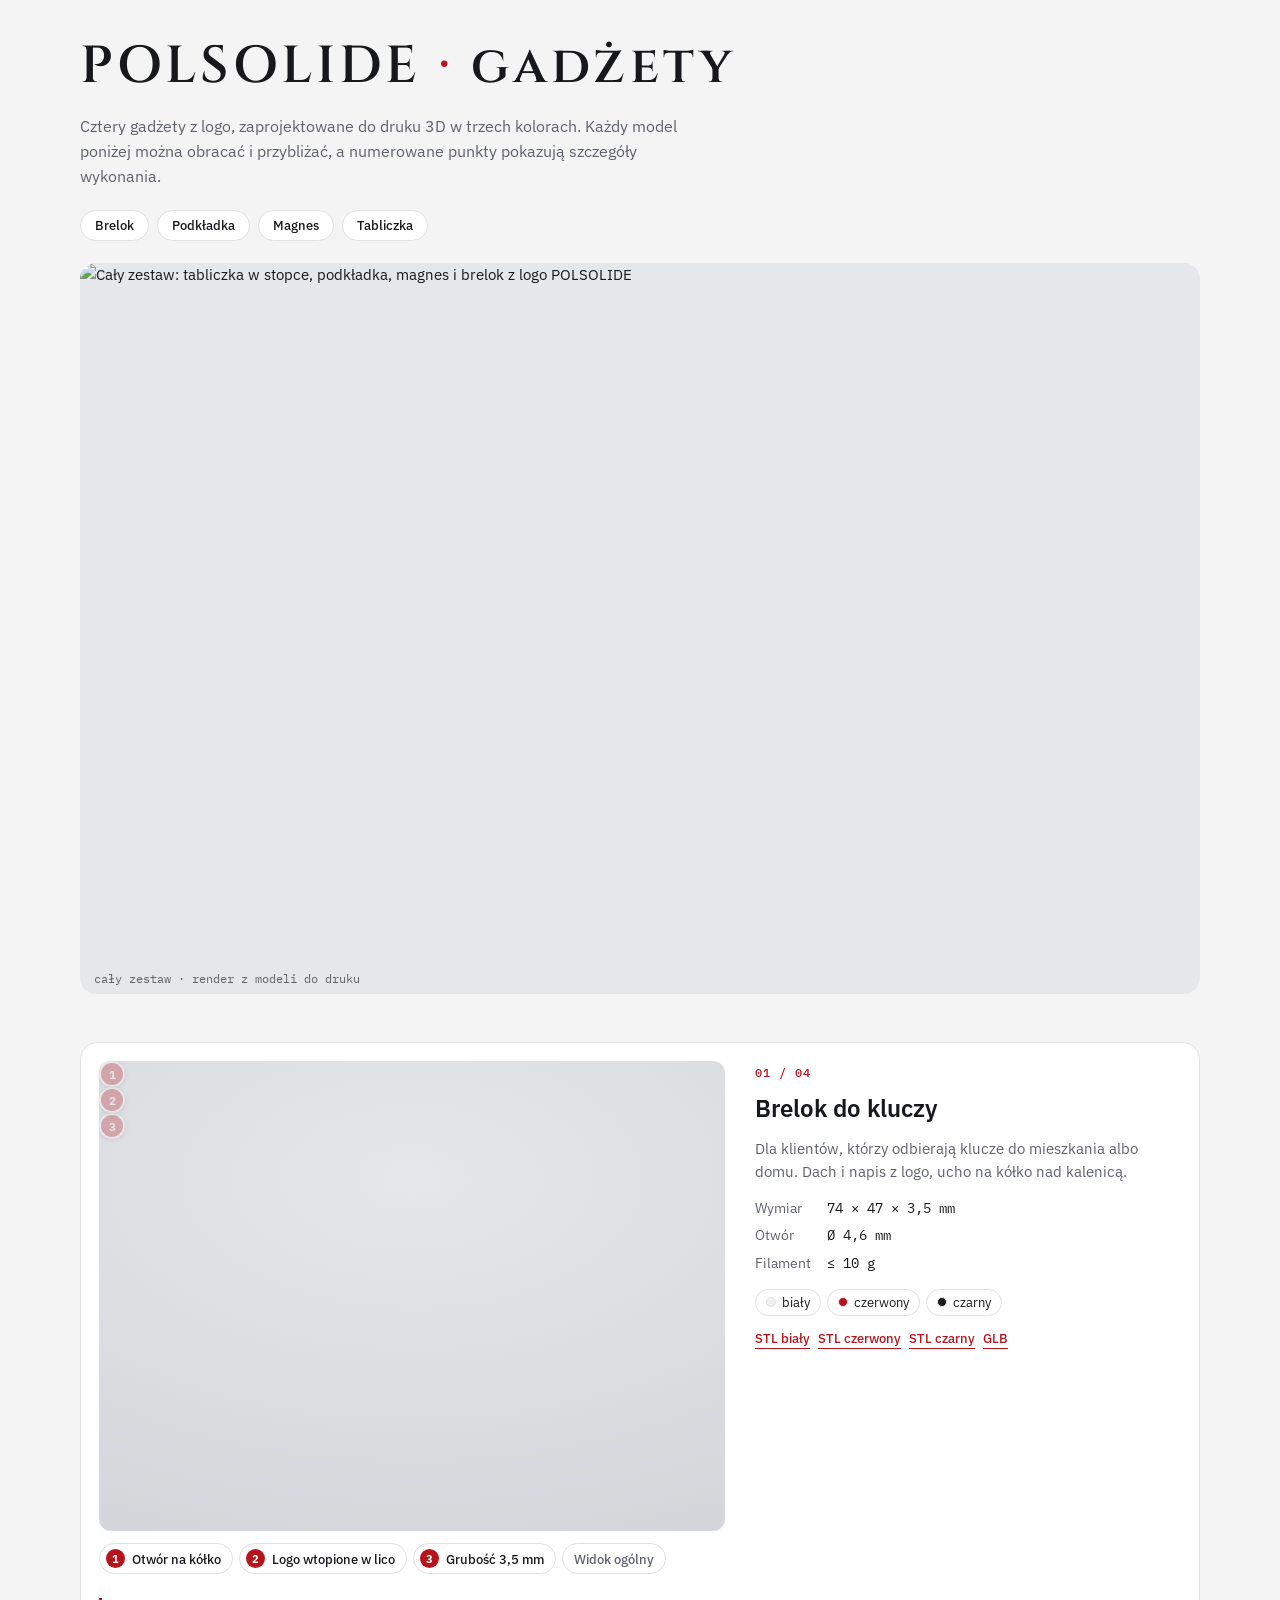
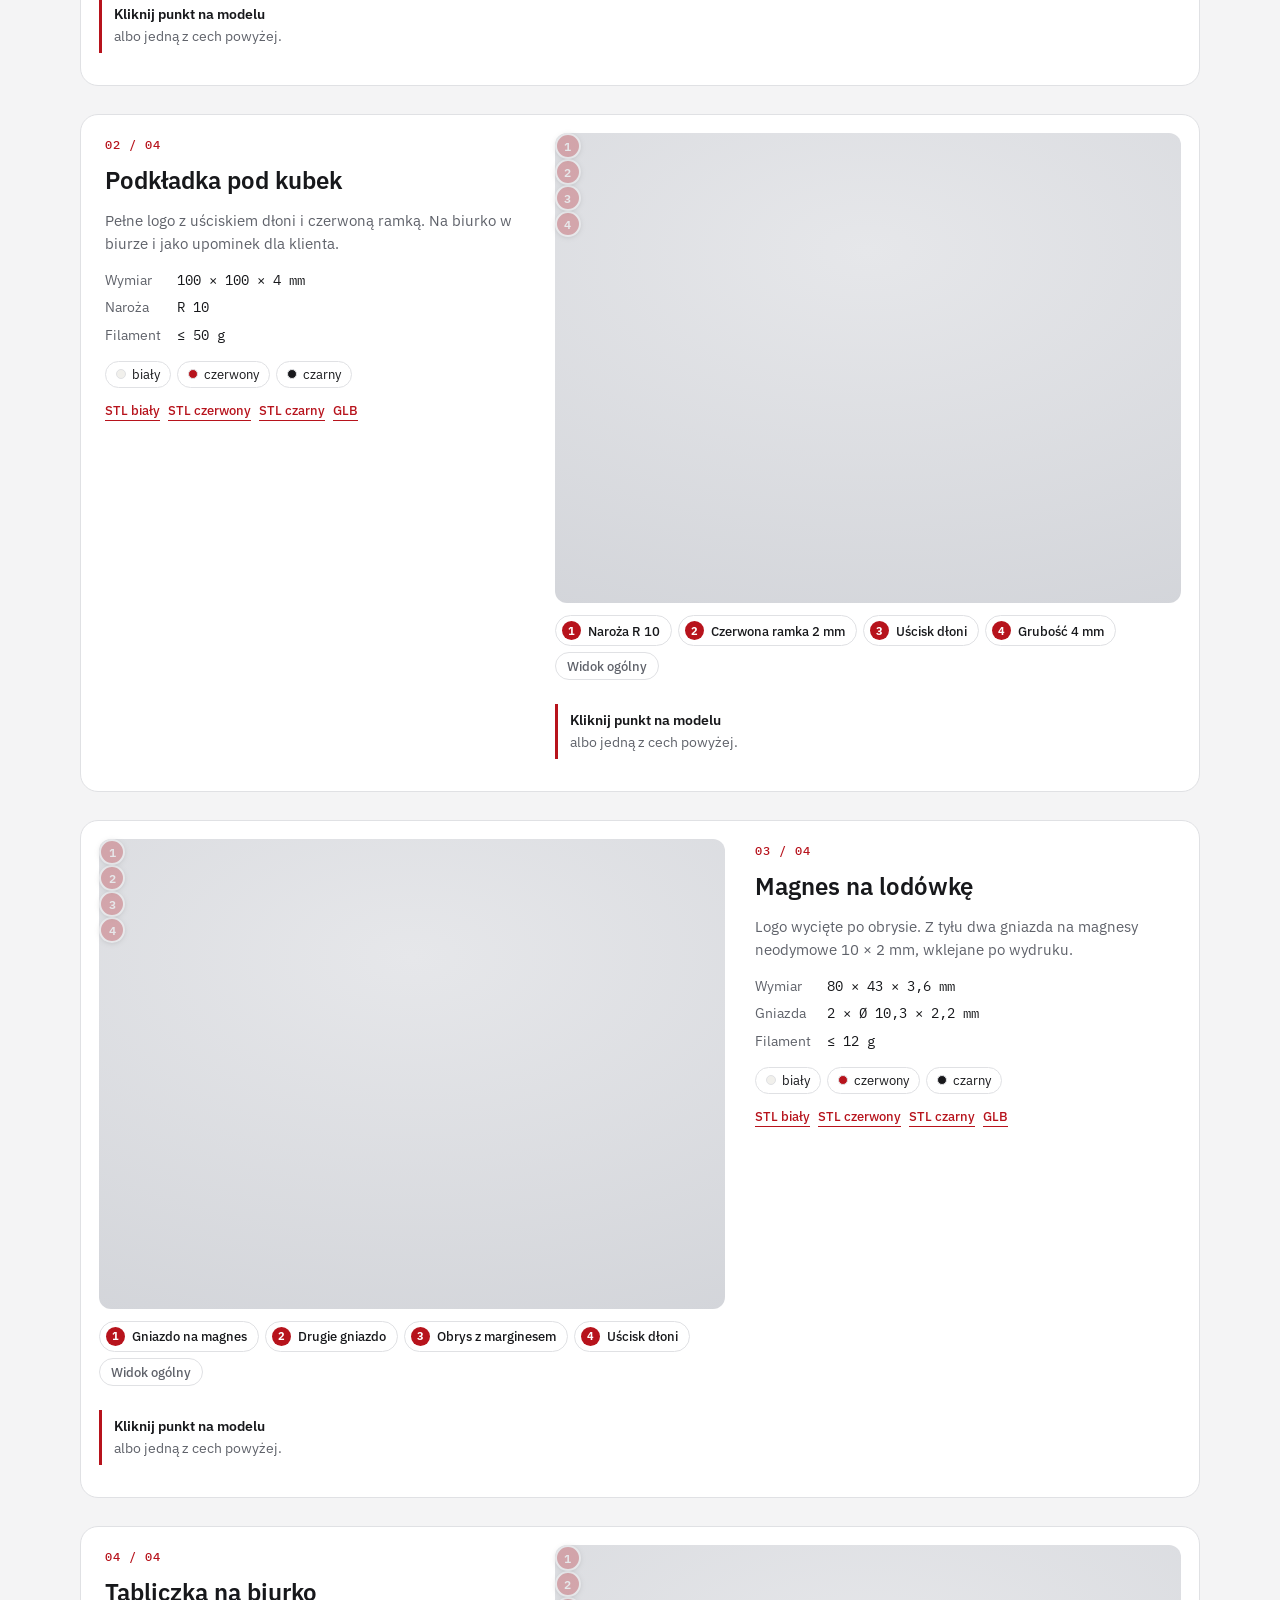
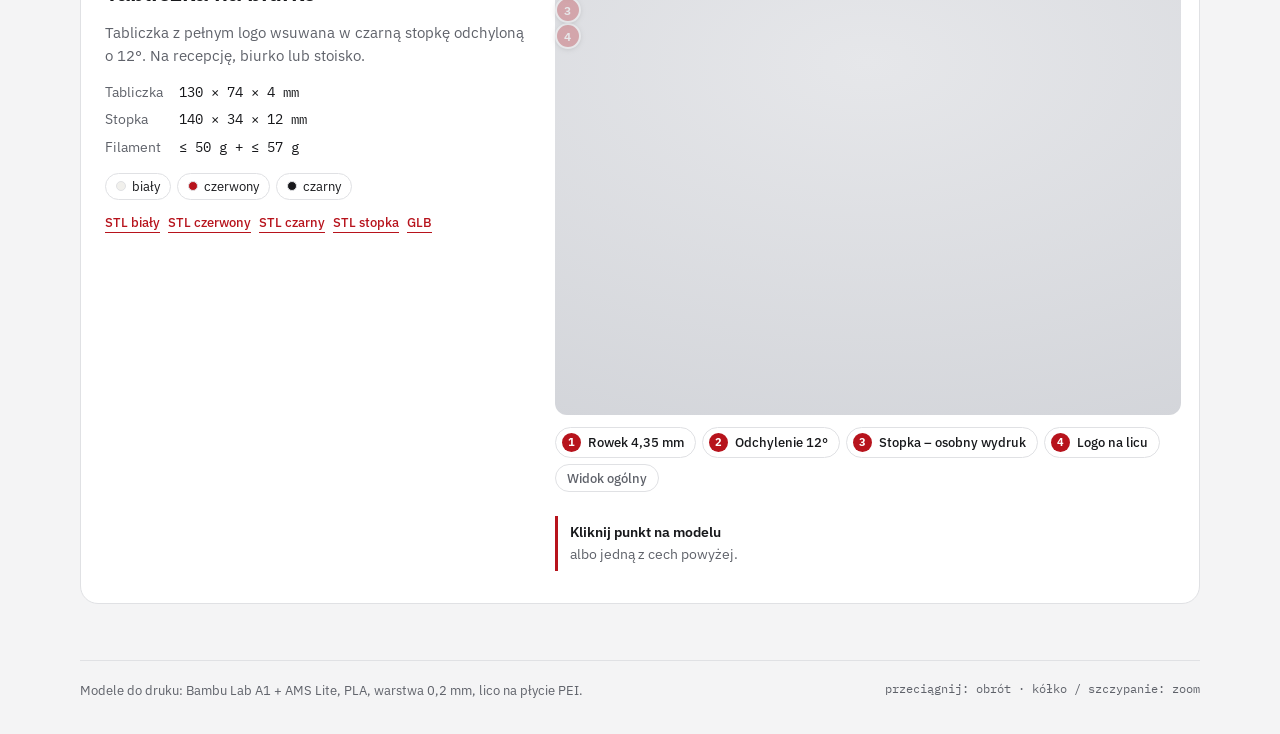
==== index.html @ fe5baaf2 "Add files via upload" ====
<!doctype html>
<html lang="pl">
<head>
<meta charset="utf-8">
<meta name="viewport" content="width=device-width, initial-scale=1, viewport-fit=cover">
<title>Gadżety POLSOLIDE</title>
<meta name="description" content="Gadżety z logo POLSOLIDE w 3D: brelok, podkładka, magnes i tabliczka na biurko – modele do druku 3D.">
<link rel="preconnect" href="https://fonts.googleapis.com">
<link rel="preconnect" href="https://fonts.gstatic.com" crossorigin>
<link rel="stylesheet" href="https://fonts.googleapis.com/css2?family=Cinzel:wght@600&family=IBM+Plex+Sans:wght@400;500;600&family=IBM+Plex+Mono:wght@400;500&display=swap">
<script type="module" src="lib/model-viewer.min.js"></script>
<style>
/* Układ: nagłówek z renderem całego zestawu, potem gadżety jeden pod drugim – model 3D obok opisu */
:root{
  --bg:#f4f4f5; --panel:#ffffff; --ink:#17181b; --muted:#5f626a; --line:#e0e1e4;
  --brand:#b7131c; --stage:#e6e7ea; --stage-2:#d2d4d9;
  --f-display:"Cinzel","Trajan Pro",Georgia,serif;
  --f-body:"IBM Plex Sans",system-ui,-apple-system,"Segoe UI",sans-serif;
  --f-mono:"IBM Plex Mono",ui-monospace,Consolas,monospace;
  color-scheme:light;
}
@media (prefers-color-scheme:dark){:root{
  --bg:#131417; --panel:#1b1c20; --ink:#ececee; --muted:#9b9ea6; --line:#2d2f35;
  --brand:#e2434c; --stage:#23252a; --stage-2:#1a1b1f; color-scheme:dark}}
*{box-sizing:border-box}
html{scroll-behavior:smooth}
@media (prefers-reduced-motion:reduce){html{scroll-behavior:auto}}
body{margin:0;background:var(--bg);color:var(--ink);font:15px/1.55 var(--f-body);
  padding-left:max(16px,env(safe-area-inset-left,0px));padding-right:max(16px,env(safe-area-inset-right,0px))}
.wrap{max-width:1120px;margin:0 auto}
header{padding-block:40px 24px;display:grid;gap:22px}
.brand{font-family:var(--f-display);font-weight:600;letter-spacing:.08em;font-size:clamp(30px,5vw,52px);line-height:1;margin:0}
.brand span{color:var(--brand)}
.lead{margin:0;max-width:64ch;color:var(--muted);font-size:16px}
nav{display:flex;flex-wrap:wrap;gap:8px}
nav a{font:500 13px var(--f-body);color:var(--ink);text-decoration:none;border:1px solid var(--line);background:var(--panel);border-radius:999px;padding:6px 14px}
nav a:hover,nav a:focus-visible{border-color:var(--brand);color:var(--brand);outline:none}
.hero{margin:0;border-radius:16px;overflow:hidden;background:var(--stage)}
.hero img{display:block;width:100%;height:auto}
.hero figcaption{font:12px var(--f-mono);color:var(--muted);padding:8px 14px}
main{display:flex;flex-direction:column;gap:28px;padding-block:24px 56px}
.item{display:grid;grid-template-columns:minmax(0,1.45fr) minmax(0,1fr);gap:24px;align-items:center;
  background:var(--panel);border:1px solid var(--line);border-radius:18px;padding:18px;scroll-margin-top:16px}
.item:nth-child(even){grid-template-columns:minmax(0,1fr) minmax(0,1.45fr)}
.item:nth-child(even) .view{order:2}
@media (max-width:820px){.item,.item:nth-child(even){grid-template-columns:minmax(0,1fr)}.item:nth-child(even) .view{order:0}}
model-viewer{display:block;width:100%;height:auto;aspect-ratio:4/3;max-width:100%;border-radius:12px;
  background:radial-gradient(120% 90% at 50% 25%,var(--stage),var(--stage-2));
  --poster-color:transparent;--progress-bar-color:var(--brand)}
.text{display:flex;flex-direction:column;gap:14px;min-width:0;padding:4px 6px}
.no{font:500 12px var(--f-mono);color:var(--brand);letter-spacing:.08em}
h2{margin:0;font-size:24px;font-weight:600;line-height:1.2;text-wrap:balance}
.text p{margin:0;color:var(--muted)}
dl{display:grid;grid-template-columns:auto 1fr;gap:6px 16px;margin:0;font-size:14px}
dt{color:var(--muted)}
dd{margin:0;font-family:var(--f-mono);font-variant-numeric:tabular-nums}
.chips{display:flex;gap:6px;flex-wrap:wrap}
.chip{display:inline-flex;align-items:center;gap:6px;font-size:12.5px;border:1px solid var(--line);border-radius:999px;padding:3px 10px}
.chip i{width:10px;height:10px;border-radius:50%;border:1px solid var(--line)}
.dl{display:flex;flex-wrap:wrap;gap:8px}
.dl a{font:500 13px var(--f-body);color:var(--brand);text-decoration:none;border-bottom:1px solid currentColor;padding-bottom:1px}
.dl a:focus-visible{outline:2px solid var(--brand);outline-offset:3px}
.hint{font:12px var(--f-mono);color:var(--muted)}
footer{border-top:1px solid var(--line);padding-block:20px 32px;color:var(--muted);font-size:13px;display:flex;flex-wrap:wrap;gap:8px 24px;justify-content:space-between}

/* makieta: hotspoty */
.item{align-items:start}
.hs{all:unset;box-sizing:border-box;width:26px;height:26px;border-radius:50%;background:var(--brand);color:#fff;
  border:2px solid #fff;box-shadow:0 1px 4px rgba(0,0,0,.35);display:grid;place-items:center;cursor:pointer;
  font:600 12px var(--f-body);position:relative;transition:opacity .2s,transform .2s}
.hs:not([data-visible]){opacity:.28}
.hs:hover,.hs:focus-visible,.hs.on{transform:scale(1.15)}
.hs:focus-visible{outline:2px solid var(--ink);outline-offset:2px}
.hs .lbl{position:absolute;left:32px;top:50%;transform:translateY(-50%);white-space:nowrap;background:var(--panel);color:var(--ink);
  border:1px solid var(--line);border-radius:8px;padding:3px 9px;font:500 12px var(--f-body);box-shadow:0 2px 8px rgba(0,0,0,.12);
  opacity:0;pointer-events:none;transition:opacity .15s}
.hs.on .lbl,.hs:hover .lbl{opacity:1}
.feat{display:flex;flex-direction:column;gap:10px;margin-top:12px}
.feat-list{display:flex;flex-wrap:wrap;gap:6px}
.feat-list button{font:500 12.5px var(--f-body);color:var(--ink);background:var(--panel);border:1px solid var(--line);border-radius:999px;
  padding:5px 11px 5px 6px;cursor:pointer;display:inline-flex;align-items:center;gap:7px}
.feat-list button b{width:19px;height:19px;border-radius:50%;background:var(--brand);color:#fff;display:grid;place-items:center;font-size:11px}
.feat-list button[aria-pressed="true"]{border-color:var(--brand);color:var(--brand)}
.feat-list button.reset{padding-left:11px;color:var(--muted)}
.feat-list button:focus-visible{outline:2px solid var(--brand);outline-offset:2px}
.feat-box{border-left:3px solid var(--brand);padding:6px 12px;min-height:3.2em;font-size:14px}
.feat-box b{display:block;font-weight:600}
.feat-box span{color:var(--muted)}
</style>
</head>
<body>
<div class="wrap">
  <header>
    <h1 class="brand">POLSOLIDE <span>·</span> gadżety</h1>
    <p class="lead">Cztery gadżety z logo, zaprojektowane do druku 3D w trzech kolorach. Każdy model poniżej można obracać i przybliżać, a numerowane punkty pokazują szczegóły wykonania.</p>
    <nav aria-label="Gadżety">
      <a href="#brelok">Brelok</a><a href="#podkladka">Podkładka</a><a href="#magnes">Magnes</a><a href="#tabliczka">Tabliczka</a>
    </nav>
    <figure class="hero">
      <img src="img/hero.jpg" width="1600" height="1000" alt="Cały zestaw: tabliczka w stopce, podkładka, magnes i brelok z logo POLSOLIDE">
      <figcaption>cały zestaw · render z modeli do druku</figcaption>
    </figure>
  </header>

  <main>
    <section class="item" id="brelok">
      <div class="view">
        <model-viewer src="models/brelok.glb" alt="Brelok do kluczy z logo POLSOLIDE w 3D"
          camera-controls auto-rotate auto-rotate-delay="0" rotation-per-second="18deg" touch-action="pan-y"
          camera-orbit="0deg 50deg auto" shadow-intensity="1" shadow-softness="0.8" exposure="1" tone-mapping="neutral" environment-image="neutral" field-of-view="22deg" loading="lazy" interpolation-decay="120" min-camera-orbit="auto auto 40mm" max-camera-orbit="auto 165deg auto">
          <button class="hs" slot="hotspot-1" data-i="0" data-visibility-attribute="visible" data-position="0.00000m 0.00390m -0.01875m" data-normal="0.0000 1.0000 0.0000" data-target="0.00000m 0.00350m -0.01875m" data-orbit="0deg 25deg 192mm" aria-label="1. Otwór na kółko">1<span class="lbl">Otwór na kółko</span></button>
          <button class="hs" slot="hotspot-2" data-i="1" data-visibility-attribute="visible" data-position="-0.01200m 0.00390m -0.00079m" data-normal="0.0000 1.0000 0.0000" data-target="-0.01200m 0.00350m -0.00079m" data-orbit="-20deg 40deg 176mm" aria-label="2. Logo wtopione w lico">2<span class="lbl">Logo wtopione w lico</span></button>
          <button class="hs" slot="hotspot-3" data-i="2" data-visibility-attribute="visible" data-position="0.03740m 0.00175m 0.01181m" data-normal="1.0000 0.0000 0.0000" data-target="0.03700m 0.00175m 0.01181m" data-orbit="80deg 80deg 176mm" aria-label="3. Grubość 3,5 mm">3<span class="lbl">Grubość 3,5 mm</span></button>
        </model-viewer>
        <div class="feat" data-texts='[{&quot;t&quot;: &quot;Otwór na kółko&quot;, &quot;d&quot;: &quot;Ø 4,6 mm – na kółko 25 mm albo karabińczyk.&quot;}, {&quot;t&quot;: &quot;Logo wtopione w lico&quot;, &quot;d&quot;: &quot;Dach i napis są wtopione na 0,6 mm (3 warstwy). Lico drukuje się na płycie PEI, więc jest płaskie i nie da się go zdrapać.&quot;}, {&quot;t&quot;: &quot;Grubość 3,5 mm&quot;, &quot;d&quot;: &quot;Sztywny, a nadal lekki brelok – ok. 10 g.&quot;}]'>
          <div class="feat-list"><button type="button" data-i="0" aria-pressed="false"><b>1</b>Otwór na kółko</button><button type="button" data-i="1" aria-pressed="false"><b>2</b>Logo wtopione w lico</button><button type="button" data-i="2" aria-pressed="false"><b>3</b>Grubość 3,5 mm</button><button type="button" class="reset">Widok ogólny</button></div>
          <p class="feat-box" aria-live="polite"><b>Kliknij punkt na modelu</b><span>albo jedną z cech powyżej.</span></p>
        </div>
      </div>
      <div class="text">
        <span class="no">01 / 04</span>
        <h2>Brelok do kluczy</h2>
        <p>Dla klientów, którzy odbierają klucze do mieszkania albo domu. Dach i napis z logo, ucho na kółko nad kalenicą.</p>
        <dl><dt>Wymiar</dt><dd>74 × 47 × 3,5 mm</dd><dt>Otwór</dt><dd>Ø 4,6 mm</dd><dt>Filament</dt><dd>≤ 10 g</dd></dl>
        <div class="chips"><span class="chip"><i style="background:#f1f0ec"></i>biały</span><span class="chip"><i style="background:#b7131c"></i>czerwony</span><span class="chip"><i style="background:#18181b"></i>czarny</span></div>
        <div class="dl"><a href="stl/01_brelok_bialy.stl">STL biały</a><a href="stl/01_brelok_czerwony.stl">STL czerwony</a><a href="stl/01_brelok_czarny.stl">STL czarny</a><a href="models/brelok.glb">GLB</a></div>
      </div>
    </section>

    <section class="item" id="podkladka">
      <div class="view">
        <model-viewer src="models/podkladka.glb" alt="Podkładka pod kubek z logo POLSOLIDE w 3D"
          camera-controls auto-rotate auto-rotate-delay="0" rotation-per-second="18deg" touch-action="pan-y"
          camera-orbit="0deg 48deg auto" shadow-intensity="1" shadow-softness="0.8" exposure="1" tone-mapping="neutral" environment-image="neutral" field-of-view="22deg" loading="lazy" interpolation-decay="120" min-camera-orbit="auto auto 40mm" max-camera-orbit="auto 165deg auto">
          <button class="hs" slot="hotspot-1" data-i="0" data-visibility-attribute="visible" data-position="0.04735m 0.00200m -0.04735m" data-normal="0.7071 0.0000 -0.7071" data-target="0.04707m 0.00200m -0.04707m" data-orbit="45deg 75deg 240mm" aria-label="1. Naroża R 10">1<span class="lbl">Naroża R 10</span></button>
          <button class="hs" slot="hotspot-2" data-i="1" data-visibility-attribute="visible" data-position="0.00000m 0.00440m -0.04500m" data-normal="0.0000 1.0000 0.0000" data-target="0.00000m 0.00400m -0.04500m" data-orbit="0deg 35deg 240mm" aria-label="2. Czerwona ramka 2 mm">2<span class="lbl">Czerwona ramka 2 mm</span></button>
          <button class="hs" slot="hotspot-3" data-i="2" data-visibility-attribute="visible" data-position="0.00008m 0.00440m 0.00013m" data-normal="0.0000 1.0000 0.0000" data-target="0.00008m 0.00400m 0.00013m" data-orbit="0deg 20deg 144mm" aria-label="3. Uścisk dłoni">3<span class="lbl">Uścisk dłoni</span></button>
          <button class="hs" slot="hotspot-4" data-i="3" data-visibility-attribute="visible" data-position="0.05040m 0.00200m 0.00000m" data-normal="1.0000 0.0000 0.0000" data-target="0.05000m 0.00200m 0.00000m" data-orbit="90deg 80deg 256mm" aria-label="4. Grubość 4 mm">4<span class="lbl">Grubość 4 mm</span></button>
        </model-viewer>
        <div class="feat" data-texts='[{&quot;t&quot;: &quot;Naroża R 10&quot;, &quot;d&quot;: &quot;Zaokrąglone naroża – podkładka nie ma ostrych rogów i nie zahacza o rękaw.&quot;}, {&quot;t&quot;: &quot;Czerwona ramka 2 mm&quot;, &quot;d&quot;: &quot;Ramka 4 mm od krawędzi, w kolorze dachu z logo.&quot;}, {&quot;t&quot;: &quot;Uścisk dłoni&quot;, &quot;d&quot;: &quot;Detal z logo. Cienkie linie pogrubione do 0,85 mm, żeby dysza 0,4 mm je wydrukowała.&quot;}, {&quot;t&quot;: &quot;Grubość 4 mm&quot;, &quot;d&quot;: &quot;Na spód można nakleić filcowe kropki albo korek.&quot;}]'>
          <div class="feat-list"><button type="button" data-i="0" aria-pressed="false"><b>1</b>Naroża R 10</button><button type="button" data-i="1" aria-pressed="false"><b>2</b>Czerwona ramka 2 mm</button><button type="button" data-i="2" aria-pressed="false"><b>3</b>Uścisk dłoni</button><button type="button" data-i="3" aria-pressed="false"><b>4</b>Grubość 4 mm</button><button type="button" class="reset">Widok ogólny</button></div>
          <p class="feat-box" aria-live="polite"><b>Kliknij punkt na modelu</b><span>albo jedną z cech powyżej.</span></p>
        </div>
      </div>
      <div class="text">
        <span class="no">02 / 04</span>
        <h2>Podkładka pod kubek</h2>
        <p>Pełne logo z uściskiem dłoni i czerwoną ramką. Na biurko w biurze i jako upominek dla klienta.</p>
        <dl><dt>Wymiar</dt><dd>100 × 100 × 4 mm</dd><dt>Naroża</dt><dd>R 10</dd><dt>Filament</dt><dd>≤ 50 g</dd></dl>
        <div class="chips"><span class="chip"><i style="background:#f1f0ec"></i>biały</span><span class="chip"><i style="background:#b7131c"></i>czerwony</span><span class="chip"><i style="background:#18181b"></i>czarny</span></div>
        <div class="dl"><a href="stl/02_podkladka_bialy.stl">STL biały</a><a href="stl/02_podkladka_czerwony.stl">STL czerwony</a><a href="stl/02_podkladka_czarny.stl">STL czarny</a><a href="models/podkladka.glb">GLB</a></div>
      </div>
    </section>

    <section class="item" id="magnes">
      <div class="view">
        <model-viewer src="models/magnes.glb" alt="Magnes na lodówkę z logo POLSOLIDE w 3D"
          camera-controls auto-rotate auto-rotate-delay="0" rotation-per-second="18deg" touch-action="pan-y"
          camera-orbit="0deg 50deg auto" shadow-intensity="1" shadow-softness="0.8" exposure="1" tone-mapping="neutral" environment-image="neutral" field-of-view="22deg" loading="lazy" interpolation-decay="120" min-camera-orbit="auto auto 40mm" max-camera-orbit="auto 165deg auto">
          <button class="hs" slot="hotspot-1" data-i="0" data-visibility-attribute="visible" data-position="0.01800m -0.00040m 0.00865m" data-normal="0.0000 -1.0000 0.0000" data-target="0.01800m -0.00000m 0.00865m" data-orbit="180deg 150deg 208mm" aria-label="1. Gniazdo na magnes">1<span class="lbl">Gniazdo na magnes</span></button>
          <button class="hs" slot="hotspot-2" data-i="1" data-visibility-attribute="visible" data-position="-0.01800m -0.00040m 0.00865m" data-normal="0.0000 -1.0000 0.0000" data-target="-0.01800m -0.00000m 0.00865m" data-orbit="180deg 150deg 208mm" aria-label="2. Drugie gniazdo">2<span class="lbl">Drugie gniazdo</span></button>
          <button class="hs" slot="hotspot-3" data-i="2" data-visibility-attribute="visible" data-position="0.00000m 0.00180m 0.02198m" data-normal="0.0000 0.0000 1.0000" data-target="0.00000m 0.00180m 0.02158m" data-orbit="0deg 80deg 208mm" aria-label="3. Obrys z marginesem">3<span class="lbl">Obrys z marginesem</span></button>
          <button class="hs" slot="hotspot-4" data-i="3" data-visibility-attribute="visible" data-position="0.00007m 0.00400m 0.00192m" data-normal="0.0000 1.0000 0.0000" data-target="0.00007m 0.00360m 0.00192m" data-orbit="0deg 25deg 144mm" aria-label="4. Uścisk dłoni">4<span class="lbl">Uścisk dłoni</span></button>
        </model-viewer>
        <div class="feat" data-texts='[{&quot;t&quot;: &quot;Gniazdo na magnes&quot;, &quot;d&quot;: &quot;Ø 10,3 × 2,2 mm z tyłu, na magnes neodymowy 10 × 2 mm wklejany kroplą kleju CA.&quot;}, {&quot;t&quot;: &quot;Drugie gniazdo&quot;, &quot;d&quot;: &quot;Oba magnesy wklej tą samą stroną, inaczej magnes będzie się obracał na lodówce.&quot;}, {&quot;t&quot;: &quot;Obrys z marginesem&quot;, &quot;d&quot;: &quot;Kształt wycięty po obrysie logo z marginesem ok. 2 mm – bez cienkich, łamliwych wypustek.&quot;}, {&quot;t&quot;: &quot;Uścisk dłoni&quot;, &quot;d&quot;: &quot;Detal z logo w kolorze dachu.&quot;}]'>
          <div class="feat-list"><button type="button" data-i="0" aria-pressed="false"><b>1</b>Gniazdo na magnes</button><button type="button" data-i="1" aria-pressed="false"><b>2</b>Drugie gniazdo</button><button type="button" data-i="2" aria-pressed="false"><b>3</b>Obrys z marginesem</button><button type="button" data-i="3" aria-pressed="false"><b>4</b>Uścisk dłoni</button><button type="button" class="reset">Widok ogólny</button></div>
          <p class="feat-box" aria-live="polite"><b>Kliknij punkt na modelu</b><span>albo jedną z cech powyżej.</span></p>
        </div>
      </div>
      <div class="text">
        <span class="no">03 / 04</span>
        <h2>Magnes na lodówkę</h2>
        <p>Logo wycięte po obrysie. Z tyłu dwa gniazda na magnesy neodymowe 10 × 2 mm, wklejane po wydruku.</p>
        <dl><dt>Wymiar</dt><dd>80 × 43 × 3,6 mm</dd><dt>Gniazda</dt><dd>2 × Ø 10,3 × 2,2 mm</dd><dt>Filament</dt><dd>≤ 12 g</dd></dl>
        <div class="chips"><span class="chip"><i style="background:#f1f0ec"></i>biały</span><span class="chip"><i style="background:#b7131c"></i>czerwony</span><span class="chip"><i style="background:#18181b"></i>czarny</span></div>
        <div class="dl"><a href="stl/03_magnes_bialy.stl">STL biały</a><a href="stl/03_magnes_czerwony.stl">STL czerwony</a><a href="stl/03_magnes_czarny.stl">STL czarny</a><a href="models/magnes.glb">GLB</a></div>
      </div>
    </section>

    <section class="item" id="tabliczka">
      <div class="view">
        <model-viewer src="models/tabliczka.glb" alt="Tabliczka na biurko z logo POLSOLIDE w czarnej stopce w 3D"
          camera-controls auto-rotate auto-rotate-delay="0" rotation-per-second="18deg" touch-action="pan-y"
          camera-orbit="0deg 78deg auto" shadow-intensity="1" shadow-softness="0.8" exposure="1" tone-mapping="neutral" environment-image="neutral" field-of-view="22deg" loading="lazy" interpolation-decay="120" min-camera-orbit="auto auto 40mm" max-camera-orbit="auto 165deg auto">
          <button class="hs" slot="hotspot-1" data-i="0" data-visibility-attribute="visible" data-position="0.00000m 0.01208m 0.00418m" data-normal="0.0000 0.2079 0.9781" data-target="0.00000m 0.01200m 0.00379m" data-orbit="20deg 70deg 224mm" aria-label="1. Rowek 4,35 mm">1<span class="lbl">Rowek 4,35 mm</span></button>
          <button class="hs" slot="hotspot-2" data-i="1" data-visibility-attribute="visible" data-position="0.00000m 0.07619m -0.01016m" data-normal="0.0000 0.9800 0.2000" data-target="0.00000m 0.07580m -0.01024m" data-orbit="90deg 85deg 416mm" aria-label="2. Odchylenie 12°">2<span class="lbl">Odchylenie 12°</span></button>
          <button class="hs" slot="hotspot-3" data-i="2" data-visibility-attribute="visible" data-position="0.04500m 0.00824m 0.01182m" data-normal="0.0000 0.5880 0.8090" data-target="0.04500m 0.00800m 0.01150m" data-orbit="25deg 75deg 320mm" aria-label="3. Stopka – osobny wydruk">3<span class="lbl">Stopka – osobny wydruk</span></button>
          <button class="hs" slot="hotspot-4" data-i="3" data-visibility-attribute="visible" data-position="0.00000m 0.05008m -0.00440m" data-normal="0.0000 0.2079 0.9781" data-target="0.00000m 0.05000m -0.00479m" data-orbit="0deg 80deg 352mm" aria-label="4. Logo na licu">4<span class="lbl">Logo na licu</span></button>
        </model-viewer>
        <div class="feat" data-texts='[{&quot;t&quot;: &quot;Rowek 4,35 mm&quot;, &quot;d&quot;: &quot;Tabliczka 4 mm wchodzi w rowek na 9 mm z luzem 0,35 mm – trzyma się bez kleju.&quot;}, {&quot;t&quot;: &quot;Odchylenie 12°&quot;, &quot;d&quot;: &quot;Tabliczka stoi lekko odchylona do tyłu, więc logo dobrze widać z krzesła.&quot;}, {&quot;t&quot;: &quot;Stopka – osobny wydruk&quot;, &quot;d&quot;: &quot;140 × 34 × 12 mm, jednym kolorem bez AMS. Ścięty przód, żeby stopka nie wyglądała jak cegła.&quot;}, {&quot;t&quot;: &quot;Logo na licu&quot;, &quot;d&quot;: &quot;Pełne logo, przesunięte wyżej, żeby rowek stopki nie zasłaniał napisu.&quot;}]'>
          <div class="feat-list"><button type="button" data-i="0" aria-pressed="false"><b>1</b>Rowek 4,35 mm</button><button type="button" data-i="1" aria-pressed="false"><b>2</b>Odchylenie 12°</button><button type="button" data-i="2" aria-pressed="false"><b>3</b>Stopka – osobny wydruk</button><button type="button" data-i="3" aria-pressed="false"><b>4</b>Logo na licu</button><button type="button" class="reset">Widok ogólny</button></div>
          <p class="feat-box" aria-live="polite"><b>Kliknij punkt na modelu</b><span>albo jedną z cech powyżej.</span></p>
        </div>
      </div>
      <div class="text">
        <span class="no">04 / 04</span>
        <h2>Tabliczka na biurko</h2>
        <p>Tabliczka z pełnym logo wsuwana w czarną stopkę odchyloną o 12°. Na recepcję, biurko lub stoisko.</p>
        <dl><dt>Tabliczka</dt><dd>130 × 74 × 4 mm</dd><dt>Stopka</dt><dd>140 × 34 × 12 mm</dd><dt>Filament</dt><dd>≤ 50 g + ≤ 57 g</dd></dl>
        <div class="chips"><span class="chip"><i style="background:#f1f0ec"></i>biały</span><span class="chip"><i style="background:#b7131c"></i>czerwony</span><span class="chip"><i style="background:#18181b"></i>czarny</span></div>
        <div class="dl"><a href="stl/04_tabliczka_bialy.stl">STL biały</a><a href="stl/04_tabliczka_czerwony.stl">STL czerwony</a><a href="stl/04_tabliczka_czarny.stl">STL czarny</a><a href="stl/04_tabliczka_stopka_czarny.stl">STL stopka</a><a href="models/tabliczka.glb">GLB</a></div>
      </div>
    </section>
  </main>

  <footer>
    <span>Modele do druku: Bambu Lab A1 + AMS Lite, PLA, warstwa 0,2 mm, lico na płycie PEI.</span>
    <span class="hint">przeciągnij: obrót · kółko / szczypanie: zoom</span>
  </footer>
</div>

<script>
document.querySelectorAll(".view").forEach(view => {
  const mv = view.querySelector("model-viewer");
  const feat = view.querySelector(".feat");
  if (!mv || !feat) return;
  const texts = JSON.parse(feat.dataset.texts);
  const box = feat.querySelector(".feat-box");
  const hs = [...mv.querySelectorAll(".hs")];
  const fb = [...feat.querySelectorAll(".feat-list button[data-i]")];
  const home = { orbit: mv.getAttribute("camera-orbit"), shadow: mv.getAttribute("shadow-intensity") };
  function select(i) {
    const h = hs[i];
    mv.autoRotate = false;
    mv.cameraTarget = h.dataset.target;
    mv.cameraOrbit = h.dataset.orbit;
    const fromBelow = parseFloat(h.dataset.normal.split(" ")[1]) < -0.5;
    mv.shadowIntensity = fromBelow ? 0 : home.shadow;
    hs.forEach((x, j) => x.classList.toggle("on", j === i));
    fb.forEach((x, j) => x.setAttribute("aria-pressed", String(j === i)));
    box.innerHTML = "";
    const b = document.createElement("b"); b.textContent = (i + 1) + ". " + texts[i].t;
    const sp = document.createElement("span"); sp.textContent = texts[i].d;
    box.append(b, sp);
  }
  function reset() {
    mv.cameraTarget = "auto auto auto";
    mv.cameraOrbit = home.orbit;
    mv.shadowIntensity = home.shadow;
    mv.autoRotate = !matchMedia("(prefers-reduced-motion: reduce)").matches;
    hs.forEach(x => x.classList.remove("on"));
    fb.forEach(x => x.setAttribute("aria-pressed", "false"));
    box.innerHTML = "<b>Kliknij punkt na modelu</b><span>albo jedną z cech powyżej.</span>";
  }
  hs.forEach((h, i) => h.addEventListener("click", e => { e.stopPropagation(); select(i); }));
  fb.forEach((b, i) => b.addEventListener("click", () => select(i)));
  feat.querySelector(".reset").addEventListener("click", reset);
  if (matchMedia("(prefers-reduced-motion: reduce)").matches) mv.autoRotate = false;
});
</script>
</body>
</html>
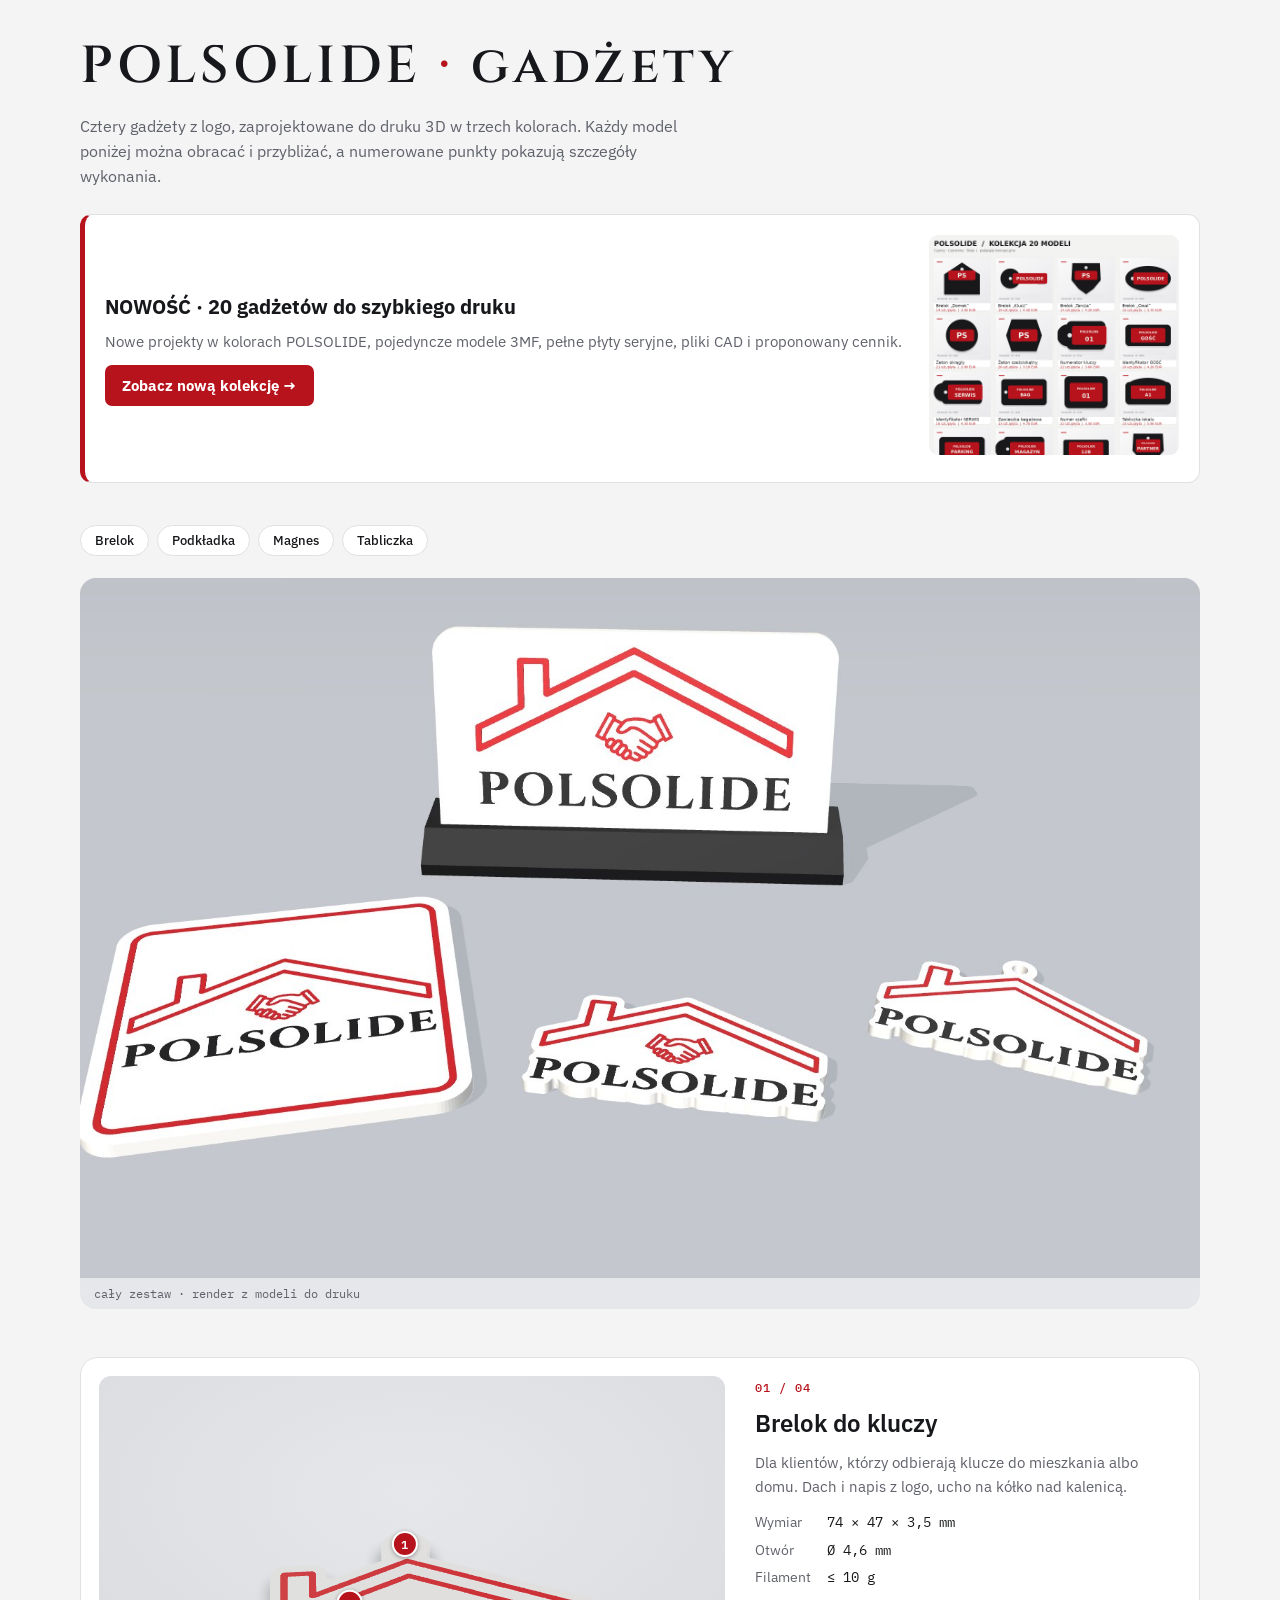
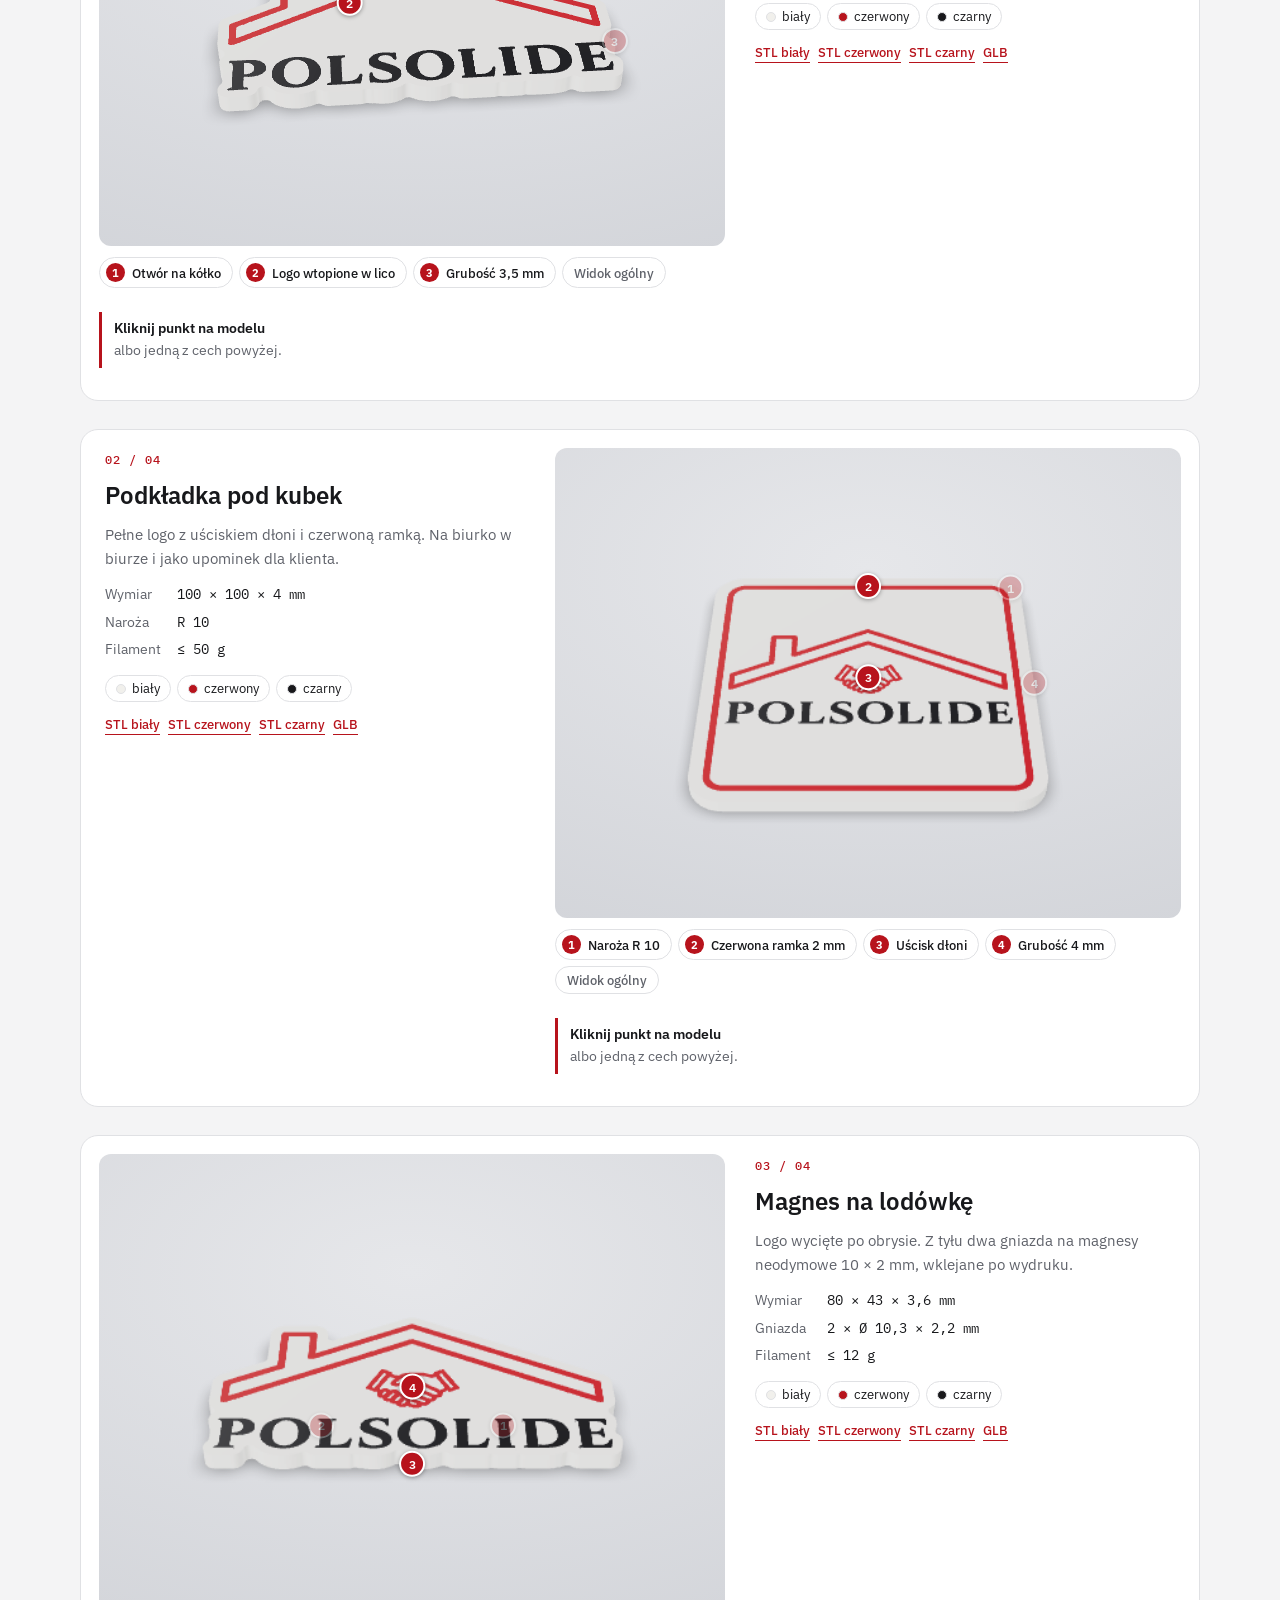
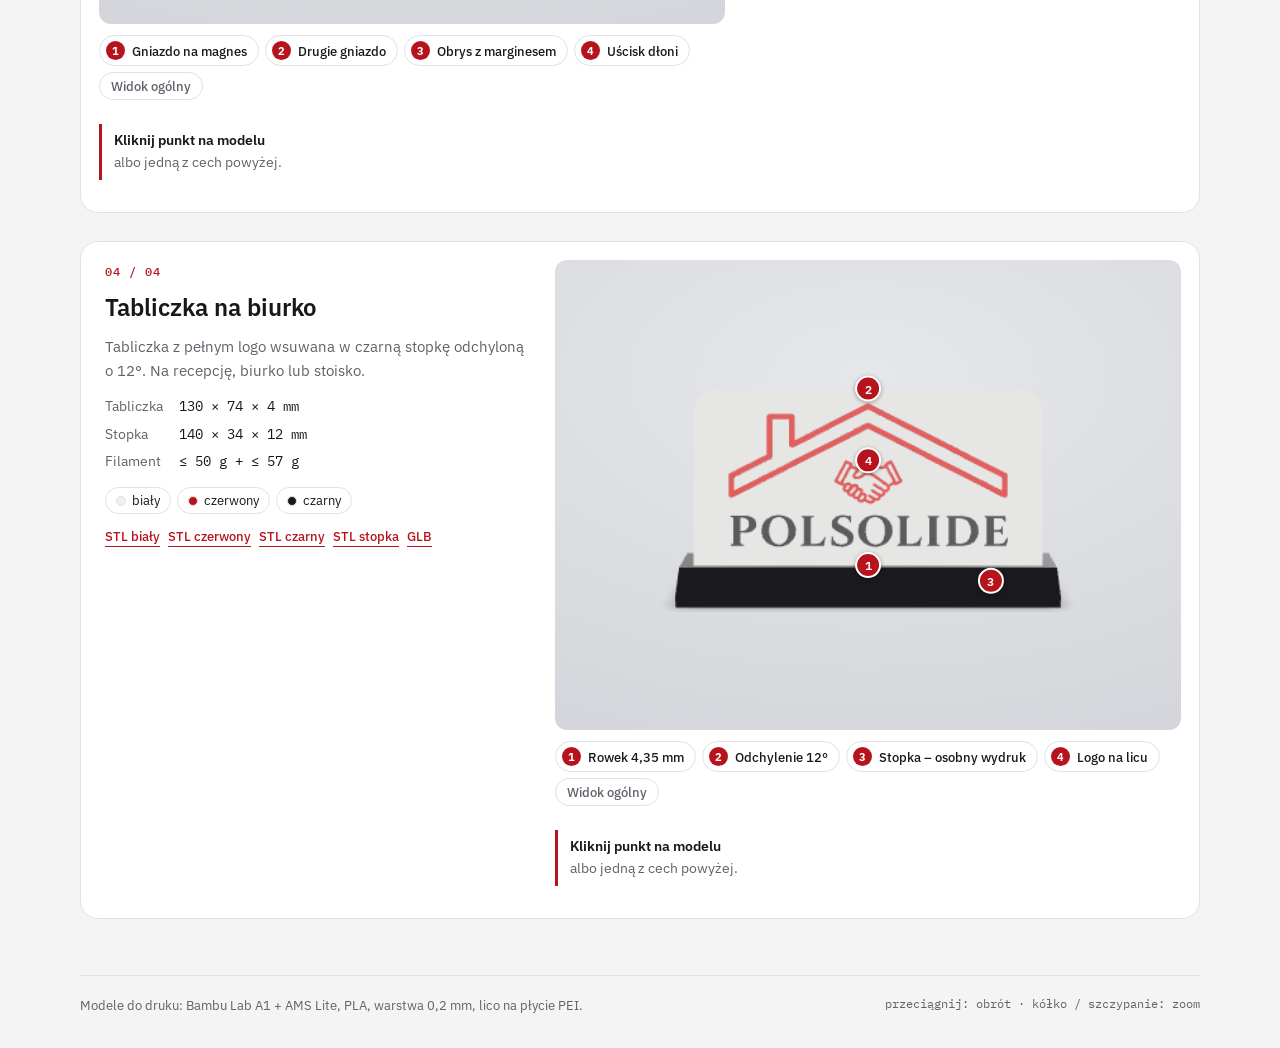
==== commit c5ffda3f: "Feature 20-product high-throughput collection on POLSOLIDE home" ====
--- a/index.html
+++ b/index.html
@@ -93,6 +93,14 @@
   <header>
     <h1 class="brand">POLSOLIDE <span>·</span> gadżety</h1>
     <p class="lead">Cztery gadżety z logo, zaprojektowane do druku 3D w trzech kolorach. Każdy model poniżej można obracać i przybliżać, a numerowane punkty pokazują szczegóły wykonania.</p>
+    <section aria-label="Nowa kolekcja 20 gadżetów" style="display:flex;align-items:center;gap:20px;flex-wrap:wrap;background:var(--panel);border:1px solid var(--line);border-left:5px solid var(--brand);border-radius:12px;padding:20px;margin:4px 0 20px">
+      <div style="flex:1;min-width:240px">
+        <strong style="font-size:20px">NOWOŚĆ · 20 gadżetów do szybkiego druku</strong>
+        <p style="color:var(--muted);margin:8px 0 12px">Nowe projekty w kolorach POLSOLIDE, pojedyncze modele 3MF, pełne płyty seryjne, pliki CAD i proponowany cennik.</p>
+        <a href="kolekcja-20-serie8h/" style="display:inline-block;background:var(--brand);color:#fff;text-decoration:none;padding:9px 17px;border-radius:7px;font-weight:700">Zobacz nową kolekcję →</a>
+      </div>
+      <a href="kolekcja-20-serie8h/" style="display:block;flex:0 1 250px"><img src="kolekcja-20-serie8h/KATALOG_20_PODGLAD.png" loading="lazy" width="250" alt="Podgląd 20 nowych modeli POLSOLIDE" style="width:100%;height:auto;max-height:220px;object-fit:cover;object-position:top;border-radius:9px"></a>
+    </section>
     <nav aria-label="Gadżety">
       <a href="#brelok">Brelok</a><a href="#podkladka">Podkładka</a><a href="#magnes">Magnes</a><a href="#tabliczka">Tabliczka</a>
     </nav>
